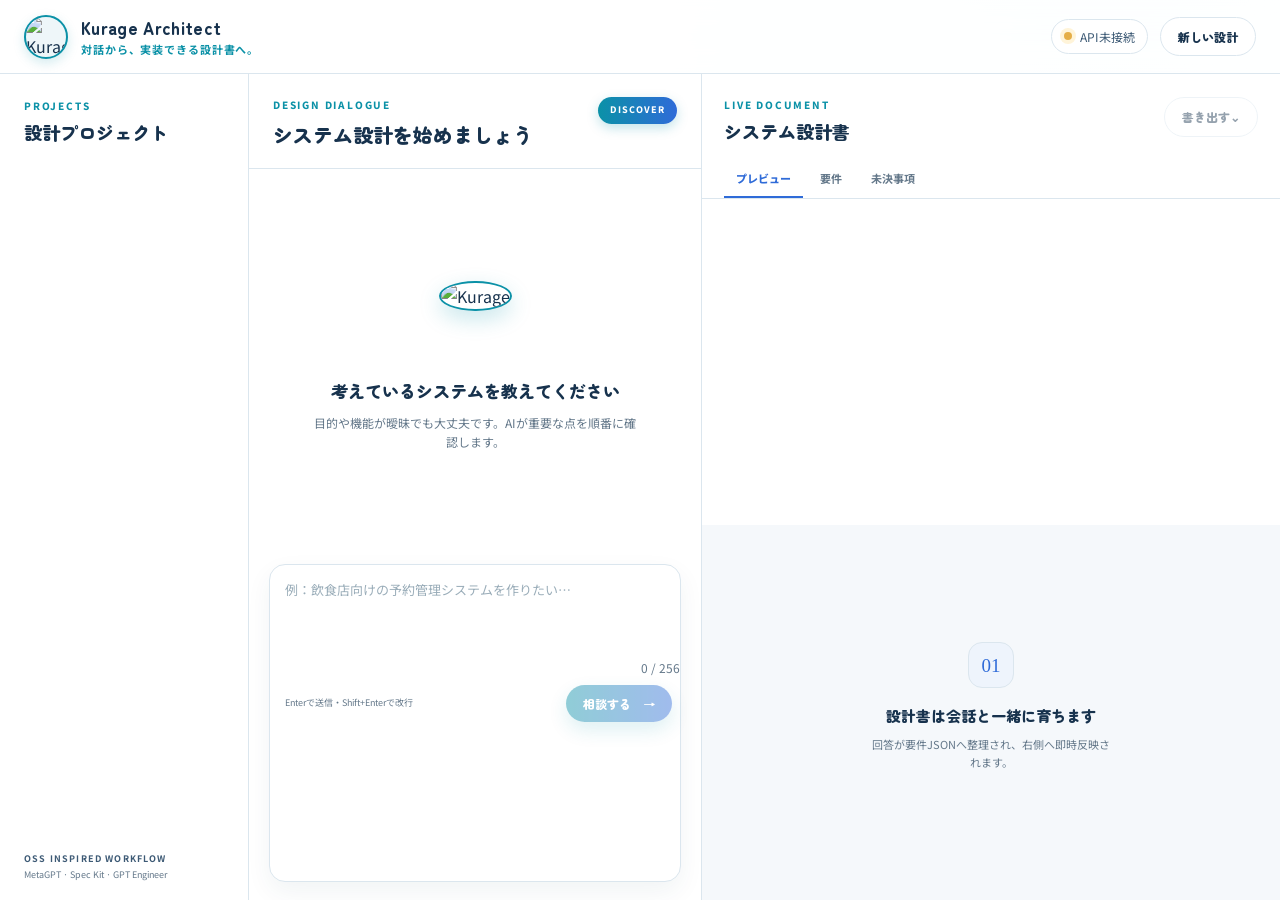
==== static/index.html @ 71878ae5 "feat(admin): 管理者がユーザーを選んで代理操作できるようにする テスターが詰まったときに運営(xb_bittensor)が直接手当てできるようにする。 これまでは代理する手段が無く、DBを" ====
<!doctype html>
<html lang="ja">
<head>
  <meta charset="utf-8">
  <meta name="viewport" content="width=device-width, initial-scale=1">
  <meta name="description" content="Gemmaと相談しながら、要件からシステム設計書を育てるローカルAI設計スタジオ">
  <title>Kurage Architect — 対話から、実装できる設計書へ。</title>
  <link rel="preconnect" href="https://fonts.googleapis.com">
  <link rel="preconnect" href="https://fonts.gstatic.com" crossorigin>
  <link href="https://fonts.googleapis.com/css2?family=Zen+Maru+Gothic:wght@700;900&family=Noto+Sans+JP:wght@400;600;800&display=swap" rel="stylesheet">
  <link rel="stylesheet" href="/static/styles.css">
</head>
<body>
  <div class="shell">
    <header class="topbar">
      <div class="brand">
        <img class="brand-mark" src="images/kurage_avatar_face.webp" alt="Kurage">
        <div>
          <div class="brand-name">Kurage Architect</div>
          <div class="brand-sub">対話から、実装できる設計書へ。</div>
        </div>
      </div>
      <div class="top-actions">
        <span id="modelBadge" class="model-badge"><i></i> Gemmaを確認中</span>
        <span id="authenticatedUser" class="authenticated-user hidden"></span>
        <label id="actAsBox" class="act-as hidden">代理:
          <select id="actAsSelect"><option value="">（自分）</option></select>
        </label>
        <button id="newProjectButton" class="button secondary">新しい設計</button>
        <a id="logoutLink" class="button secondary hidden" href="#">ログアウト</a>
      </div>
    </header>

    <main class="workspace">
      <aside class="projects-panel">
        <div class="panel-heading">
          <div>
            <span class="eyebrow">PROJECTS</span>
            <h2>設計プロジェクト</h2>
          </div>
        </div>
        <div id="projectList" class="project-list"></div>
        <div id="progressCard" class="progress-card hidden">
          <div class="progress-row">
            <span>設計の完成度</span>
            <strong id="progressValue">0%</strong>
          </div>
          <div class="progress-track"><span id="progressBar"></span></div>
          <ol id="stageList" class="stages"></ol>
        </div>
        <div class="oss-note">
          <strong>OSS INSPIRED WORKFLOW</strong>
          <span>MetaGPT · Spec Kit · GPT Engineer</span>
        </div>
      </aside>

      <section class="chat-panel">
        <div class="chat-heading">
          <div>
            <span class="eyebrow">DESIGN DIALOGUE</span>
            <h1 id="projectTitle">システム設計を始めましょう</h1>
          </div>
          <span id="stageBadge" class="stage-badge">DISCOVER</span>
        </div>
        <div id="warning" class="warning hidden"></div>
        <div id="messages" class="messages">
          <div class="empty-chat">
            <div class="empty-orbit"><img src="images/kurage_avatar_face.webp" alt="Kurage"></div>
            <h3>考えているシステムを教えてください</h3>
            <p>目的や機能が曖昧でも大丈夫です。AIが重要な点を順番に確認します。</p>
          </div>
        </div>
        <form id="messageForm" class="composer">
          <textarea id="messageInput" rows="3" maxlength="256" placeholder="例：飲食店向けの予約管理システムを作りたい…" disabled></textarea>
          <div id="charCount" class="char-count">0 / 256</div>
          <div class="composer-foot">
            <span>Enterで送信・Shift+Enterで改行</span>
            <button id="sendButton" class="button primary" type="submit" disabled>
              <span>相談する</span><b aria-hidden="true">→</b>
            </button>
          </div>
        </form>
      </section>

      <section class="document-panel">
        <div class="document-heading">
          <div>
            <span class="eyebrow">LIVE DOCUMENT</span>
            <h2>システム設計書</h2>
          </div>
          <div class="export-menu">
            <button id="exportButton" class="button secondary" disabled>書き出す⌄</button>
            <div id="exportOptions" class="export-options hidden">
              <a id="downloadMarkdown">Markdown</a>
              <a id="downloadJson">要件JSON</a>
              <a id="downloadPdf">PDF</a>
              <a id="downloadMermaid">Mermaid</a>
            </div>
          </div>
        </div>
        <div class="document-tabs" role="tablist">
          <button class="tab active" data-tab="preview">プレビュー</button>
          <button class="tab" data-tab="requirements">要件</button>
          <button class="tab" data-tab="questions">未決事項</button>
        </div>
        <div id="previewTab" class="tab-content active">
          <iframe id="documentFrame" title="システム設計書プレビュー"></iframe>
          <div id="emptyDocument" class="empty-document">
            <span>01</span>
            <h3>設計書は会話と一緒に育ちます</h3>
            <p>回答が要件JSONへ整理され、右側へ即時反映されます。</p>
          </div>
        </div>
        <div id="requirementsTab" class="tab-content">
          <div id="requirementsView" class="requirements-view"></div>
        </div>
        <div id="questionsTab" class="tab-content">
          <div id="questionsView" class="questions-view"></div>
        </div>
      </section>
    </main>
  </div>

  <dialog id="projectDialog">
    <form id="projectForm" method="dialog">
      <div class="dialog-kicker">NEW DESIGN PROJECT</div>
      <h2>何を設計しますか？</h2>
      <p>最初は短い説明で構いません。Gemmaが必要な情報を確認します。</p>
      <label>プロジェクト名
        <input id="newProjectName" required maxlength="100" placeholder="例：店舗予約プラットフォーム">
      </label>
      <label>作りたいシステム
        <textarea id="newProjectIdea" rows="5" maxlength="5000" placeholder="解決したい問題や、思いついている機能を書いてください"></textarea>
      </label>
      <div class="dialog-actions">
        <button type="button" id="cancelDialog" class="button secondary">キャンセル</button>
        <button type="submit" class="button primary">設計を始める →</button>
      </div>
    </form>
  </dialog>

  <dialog id="billingDialog">
    <form method="dialog" onsubmit="return false">
      <div class="dialog-kicker">ADD PROJECT SLOT</div>
      <h2>2個目からは有料です</h2>
      <p>1個目のプロジェクトは無料。2個目以降は<b>1個 = 500円 または 50,000 URLAI</b>（買い切り・Kurageブログの有料記事と同じ決済方式）。現在のクレジット: <b id="billingCredits">-</b></p>
      <div class="bill-methods">
        <div class="bill-method">
          <h3>💳 500円（PayPal）</h3>
          <div id="karPaypalButtons"></div>
          <p class="bill-note">決済完了で自動的にクレジットが追加されます。</p>
        </div>
        <div class="bill-method">
          <h3>🪙 50,000 URLAI</h3>
          <p class="bill-note">Baseチェーンで下記アドレスへ <b>50,000 URLAI</b> を送金し、送金元ウォレットを入力して「支払い確認」を押してください（まとめ送金は50,000ごとにクレジット化）。</p>
          <p class="bill-addr"><code id="billingReceiver">-</code></p>
          <input id="billingWallet" placeholder="送金元ウォレット (0x…)" autocomplete="off">
          <div class="dialog-actions" style="justify-content:flex-start;margin-top:10px">
            <button type="button" id="billingVerifyUrlai" class="button primary">支払い確認</button>
          </div>
        </div>
      </div>
      <div id="billingMsg" class="bill-msg"></div>
      <div class="dialog-actions">
        <button type="button" id="billingClose" class="button secondary">閉じる</button>
      </div>
    </form>
  </dialog>

  <dialog id="exportBillingDialog">
    <form method="dialog" onsubmit="return false">
      <div class="dialog-kicker">EXPORT</div>
      <h2>2回目からの出力は有料です</h2>
      <p>設計書の出力（Markdown / PDF / JSON / Mermaid）は<b>1回目は無料</b>。2回目からは<b>都度 100円 または 10,000 URLAI</b>です。残り出力クレジット: <b id="exportCredits">-</b></p>
      <div class="bill-methods">
        <div class="bill-method">
          <h3>💳 100円（PayPal）</h3>
          <div id="exportPaypalButtons"></div>
          <p class="bill-note">決済完了後、ダウンロードが自動で再開されます。</p>
        </div>
        <div class="bill-method">
          <h3>🪙 10,000 URLAI</h3>
          <p class="bill-note">Baseチェーンで下記アドレスへ <b>10,000 URLAI</b> を送金し、送金元ウォレットを入力して「支払い確認」を押してください（まとめ送金は10,000ごとにクレジット化）。</p>
          <p class="bill-addr"><code id="exportReceiver">-</code></p>
          <input id="exportWallet" placeholder="送金元ウォレット (0x…)" autocomplete="off">
          <div class="dialog-actions" style="justify-content:flex-start;margin-top:10px">
            <button type="button" id="exportVerifyUrlai" class="button primary">支払い確認</button>
          </div>
        </div>
      </div>
      <div id="exportBillingMsg" class="bill-msg"></div>
      <div class="dialog-actions">
        <button type="button" id="exportBillingClose" class="button secondary">閉じる</button>
      </div>
    </form>
  </dialog>

  <script src="/static/app.js" defer></script>
</body>
</html>
---- static/styles.css ----
/* Kurage Architect UI — kfreqai/kfreqaihl/kfxaiと同一のデザイントークン(2026-07-29統一)。
   配色・角丸・影・書体(Zen Maru Gothic見出し+Noto Sans JP本文)・ピル型ボタン・
   シアン→インディゴのグラデーションをKurageダッシュボード群と揃えている。 */
:root {
  --indigo: #2f6bd8;
  --cyan: #0b91a7;
  --glow: #0b91a7;
  --ink: #17324d;
  --ink-soft: #3d5a75;
  --muted: #64788a;
  --border: #dbe6ee;
  --paper: #ffffff;
  --wash: #eef6f9;
  --warning: #9b6514;
  --warning-bg: #fff8e8;
  --up: #16805f;
  --down: #d6453d;
  --shadow: 0 10px 26px rgba(25, 72, 78, .06);
  --grad: linear-gradient(90deg, #0b91a7, #2f6bd8);
}

* { box-sizing: border-box; }
html, body { height: 100%; }
body {
  margin: 0;
  color: var(--ink);
  background:
    radial-gradient(1000px 600px at 85% -5%, rgba(11,145,167,.10), transparent 60%),
    radial-gradient(800px 700px at -5% 45%, rgba(47,107,216,.07), transparent 55%),
    linear-gradient(170deg, #ffffff 0%, #f2f8fa 45%, #eaf5f4 100%);
  background-attachment: fixed;
  font-family: "Noto Sans JP", -apple-system, BlinkMacSystemFont, "Segoe UI", Roboto, sans-serif;
  line-height: 1.65;
}
button, input, textarea { font: inherit; }
button { color: inherit; }
.hidden { display: none !important; }
.disp { font-family: "Zen Maru Gothic", "Noto Sans JP", sans-serif; }

.shell { height: 100%; display: grid; grid-template-rows: 74px 1fr; }
.topbar {
  display: flex; align-items: center; justify-content: space-between;
  padding: 0 24px; border-bottom: 1px solid var(--border); background: rgba(255,255,255,.92);
  backdrop-filter: blur(14px); z-index: 20;
}
.brand { display: flex; align-items: center; gap: 13px; }
.brand-mark {
  width: 44px; height: 44px; border-radius: 50%; object-fit: cover;
  border: 2px solid var(--cyan); background: var(--wash);
  box-shadow: 0 4px 12px rgba(11,145,167,.18);
}
.brand-name { font-size: 17px; font-weight: 900; letter-spacing: .02em;
  font-family: "Zen Maru Gothic", "Noto Sans JP", sans-serif; }
.brand-name em { font-style: normal; color: var(--indigo); }
.brand-sub { margin-top: -2px; color: var(--cyan); font-size: 11px; font-weight: 700; letter-spacing: .08em; }
.top-actions { display:flex; align-items:center; gap:12px; }
.top-actions a { text-decoration:none; }
.authenticated-user { max-width:180px; overflow:hidden; color:var(--ink-soft); font-size:11px; text-overflow:ellipsis; white-space:nowrap; }
.model-badge { display:inline-flex; align-items:center; gap:8px; padding:7px 12px; border:1px solid var(--border); border-radius:999px; color:var(--ink-soft); background:#fff; font-size:12px; }
.model-badge i { width:8px; height:8px; border-radius:50%; background:#e5ae47; box-shadow:0 0 0 4px #fff4d9; }
.model-badge.online i { background:var(--up); box-shadow:0 0 0 4px #e4f8ed; }

.workspace { min-height: 0; display:grid; grid-template-columns: 248px minmax(380px, .9fr) minmax(470px, 1.15fr); gap:1px; background:var(--border); }
.projects-panel, .chat-panel, .document-panel { min-height:0; background:var(--paper); }
.projects-panel { display:flex; flex-direction:column; padding:24px 16px 18px; overflow:auto; }
.panel-heading, .chat-heading, .document-heading { display:flex; align-items:flex-start; justify-content:space-between; gap:12px; }
.panel-heading { padding:0 8px 18px; }
.eyebrow { display:block; color:var(--glow); font-size:10px; font-weight:800; letter-spacing:.18em; text-transform:uppercase; }
h1, h2, h3, p { margin-top:0; }
.panel-heading h2, .document-heading h2 { margin:3px 0 0; font-size:18px; font-weight:900;
  font-family:"Zen Maru Gothic","Noto Sans JP",sans-serif; }
.project-list { display:grid; gap:7px; }
.project-item { width:100%; padding:12px; border:1px solid transparent; border-radius:12px; background:transparent; text-align:left; cursor:pointer; transition:.18s ease; }
.project-item:hover { background:#f2f8fb; border-color:var(--border); }
.project-item.active { border-color:#b9d4ef; background:#eef4fc; box-shadow:inset 3px 0 var(--indigo); }
.project-item strong { display:block; overflow:hidden; color:var(--ink); font-size:13px; text-overflow:ellipsis; white-space:nowrap; }
.project-item span { color:var(--muted); font-size:10px; text-transform:uppercase; letter-spacing:.09em; }
.progress-card { margin-top:22px; padding:15px 13px; border:1px solid var(--border); border-radius:16px; background:linear-gradient(145deg,#ffffff,#f0f8fa); box-shadow:var(--shadow); }
.progress-row { display:flex; justify-content:space-between; font-size:12px; }
.progress-row strong { color:var(--indigo); font-size:15px; font-family:"Zen Maru Gothic","Noto Sans JP",sans-serif; font-weight:900; }
.progress-track { height:6px; margin:9px 0 14px; overflow:hidden; border-radius:9px; background:#dde9ef; }
.progress-track span { display:block; width:0; height:100%; border-radius:inherit; background:var(--grad); transition:width .4s; }
.stages { display:grid; gap:8px; margin:0; padding:0; list-style:none; counter-reset:stage; }
.stages li { display:flex; align-items:center; gap:8px; color:var(--muted); font-size:10px; }
.stages li::before { content:""; width:7px; height:7px; border:1px solid #b3c8d6; border-radius:50%; }
.stages li.done { color:var(--ink-soft); }
.stages li.done::before { border-color:var(--cyan); background:var(--cyan); }
.stages li.current { color:var(--indigo); font-weight:800; }
.stages li.current::before { border:3px solid #c4dcf5; background:var(--indigo); }
.oss-note { margin-top:auto; padding:18px 8px 0; color:var(--muted); font-size:9px; line-height:1.7; }
.oss-note strong, .oss-note span { display:block; }
.oss-note strong { color:var(--ink-soft); letter-spacing:.13em; }

.chat-panel { display:grid; grid-template-rows:auto auto 1fr auto; overflow:hidden; }
.chat-heading { padding:23px 24px 17px; border-bottom:1px solid var(--border); }
.chat-heading h1 { max-width:520px; margin:4px 0 0; overflow:hidden; font-size:20px; font-weight:900; text-overflow:ellipsis; white-space:nowrap; font-family:"Zen Maru Gothic","Noto Sans JP",sans-serif; }
.stage-badge { padding:6px 12px; border:0; border-radius:999px; color:#fff; background:var(--grad); font-size:9px; font-weight:800; letter-spacing:.12em; box-shadow:0 4px 12px rgba(11,145,167,.25); }
.warning { margin:12px 22px 0; padding:10px 12px; border:1px solid #f1d8a5; border-radius:10px; color:var(--warning); background:var(--warning-bg); font-size:11px; }
.messages { min-height:0; padding:22px; overflow-y:auto; scroll-behavior:smooth; }
.empty-chat { max-width:330px; margin:90px auto; text-align:center; }
.empty-chat h3 { margin:20px 0 8px; font-size:17px; font-family:"Zen Maru Gothic","Noto Sans JP",sans-serif; font-weight:900; }
.empty-chat p { color:var(--muted); font-size:12px; }
.empty-orbit { position:relative; width:76px; height:76px; margin:auto; }
.empty-orbit img { width:76px; height:76px; border-radius:50%; border:2px solid var(--cyan); object-fit:cover; box-shadow:0 8px 22px rgba(11,145,167,.22); }
.message { display:flex; gap:10px; margin-bottom:20px; }
.message.user { justify-content:flex-end; }
.message-avatar { flex:0 0 32px; width:32px; height:32px; display:grid; place-items:center; overflow:hidden; border-radius:50%; color:#fff; background:var(--grad); font-size:10px; font-weight:800; }
.message-avatar img { width:100%; height:100%; object-fit:cover; }
.message.user .message-avatar { order:2; color:var(--indigo); background:#e8effb; }
.message-body { max-width:82%; }
.message-label { margin-bottom:4px; color:var(--muted); font-size:9px; letter-spacing:.1em; }
.message.user .message-label { text-align:right; }
.message-bubble { padding:12px 14px; border:1px solid var(--border); border-radius:4px 14px 14px 14px; color:var(--ink); background:#fff; font-size:13px; white-space:pre-wrap; box-shadow:var(--shadow); }
.message.user .message-bubble { border-color:#c3d6f2; border-radius:14px 4px 14px 14px; background:#eef4fc; }
.typing { display:inline-flex; gap:5px; padding:14px 18px; }
.typing i { width:6px; height:6px; border-radius:50%; background:var(--cyan); animation:bounce 1s infinite alternate; }
.typing i:nth-child(2) { animation-delay:.2s; }.typing i:nth-child(3){animation-delay:.4s;}
@keyframes bounce { to { transform:translateY(-5px); opacity:.45; } }
.composer { margin:0 20px 18px; border:1px solid var(--border); border-radius:16px; background:#fff; box-shadow:var(--shadow); }
.composer:focus-within { border-color:var(--cyan); box-shadow:0 0 0 3px rgba(11,145,167,.10),var(--shadow); }
.composer textarea { width:100%; min-height:72px; padding:14px 15px 4px; resize:none; border:0; outline:0; color:var(--ink); background:transparent; font-size:13px; }
.composer textarea::placeholder { color:#9aadb9; }
.composer textarea:disabled { cursor:not-allowed; }
.composer-foot { display:flex; align-items:center; justify-content:space-between; padding:7px 8px 8px 15px; }
.composer-foot > span { color:var(--muted); font-size:9px; }
.button { border:0; border-radius:999px; padding:9px 17px; font-size:12px; font-weight:800; cursor:pointer; transition:.16s ease; font-family:"Zen Maru Gothic","Noto Sans JP",sans-serif; }
.button:disabled { opacity:.45; cursor:not-allowed; }
.button.primary { display:inline-flex; align-items:center; gap:12px; color:#fff; background:var(--grad); box-shadow:0 8px 20px rgba(11,145,167,.30); }
.button.primary:hover:not(:disabled) { transform:translateY(-1px); box-shadow:0 10px 24px rgba(11,145,167,.36); }
.button.secondary { border:1px solid var(--border); color:var(--ink); background:#fff; }
.button.secondary:hover:not(:disabled) { border-color:var(--glow); transform:translateY(-1px); }

.document-panel { display:grid; grid-template-rows:auto auto 1fr; overflow:hidden; }
.document-heading { padding:23px 22px 14px; }
.export-menu { position:relative; }
.export-options { position:absolute; top:42px; right:0; z-index:30; width:150px; padding:6px; border:1px solid var(--border); border-radius:12px; background:#fff; box-shadow:var(--shadow); }
.export-options a { display:block; padding:8px 10px; border-radius:7px; color:var(--ink-soft); font-size:11px; text-decoration:none; cursor:pointer; }
.export-options a:hover { color:var(--indigo); background:#eef4fc; }
.document-tabs { display:flex; gap:5px; padding:0 22px; border-bottom:1px solid var(--border); }
.tab { padding:9px 12px; border:0; border-bottom:2px solid transparent; color:var(--muted); background:transparent; font-size:11px; cursor:pointer; font-weight:700; }
.tab.active { border-bottom-color:var(--indigo); color:var(--indigo); font-weight:800; }
.tab-content { position:relative; min-height:0; display:none; overflow:auto; background:#f5f8fb; }
.tab-content.active { display:block; }
#previewTab.active { display:grid; }
#documentFrame { width:100%; height:100%; border:0; background:#fff; }
.empty-document { align-self:center; max-width:300px; margin:auto; padding:30px; text-align:center; }
.empty-document span { display:inline-grid; width:46px; height:46px; place-items:center; border:1px solid var(--border); border-radius:14px; color:var(--indigo); background:#eef4fc; font-family:Georgia,serif; font-size:19px; }
.empty-document h3 { margin:16px 0 6px; font-size:15px; font-family:"Zen Maru Gothic","Noto Sans JP",sans-serif; font-weight:900; }
.empty-document p { color:var(--muted); font-size:11px; }
.requirements-view, .questions-view { display:grid; gap:12px; padding:20px; }
.req-section { padding:16px; border:1px solid var(--border); border-radius:16px; background:#fff; box-shadow:var(--shadow); }
.req-section h3 { margin:0 0 10px; color:var(--glow); font-size:12px; font-weight:800; letter-spacing:.06em; }
.tag-list { display:flex; flex-wrap:wrap; gap:6px; }
.tag { padding:4px 9px; border:1px solid var(--border); border-radius:999px; color:var(--ink-soft); background:#f2f8fb; font-size:10px; }
.requirement-row { padding:10px 0; border-top:1px solid #edf3f7; font-size:11px; }
.requirement-row:first-of-type { border-top:0; }
.requirement-row strong { display:block; margin-bottom:3px; }
.priority { display:inline-block; margin-right:6px; color:var(--indigo); font-size:9px; font-weight:800; }
.question-card { padding:15px; border:1px solid #eadcb7; border-radius:12px; background:#fffdf7; }
.question-card.blocking { border-color:#efb8ac; background:#fff8f5; }
.question-card span { color:var(--muted); font-size:9px; text-transform:uppercase; letter-spacing:.08em; }
.question-card p { margin:6px 0 0; font-size:12px; }

dialog { width:min(560px,calc(100% - 32px)); padding:0; border:1px solid var(--border); border-radius:22px; color:var(--ink); background:#fff; box-shadow:0 30px 80px rgba(24,69,88,.22); }
dialog::backdrop { background:rgba(23,50,77,.28); backdrop-filter:blur(5px); }
dialog form { padding:30px; }
.dialog-kicker { color:var(--glow); font-size:10px; font-weight:800; letter-spacing:.17em; text-transform:uppercase; }
dialog h2 { margin:6px 0; font-size:25px; font-family:"Zen Maru Gothic","Noto Sans JP",sans-serif; font-weight:900; }
dialog p { color:var(--muted); font-size:12px; }
dialog label { display:grid; gap:6px; margin-top:17px; color:var(--ink-soft); font-size:11px; font-weight:700; }
dialog input, dialog textarea { width:100%; padding:11px 12px; border:1px solid var(--border); border-radius:10px; outline:0; color:var(--ink); background:#fbfdfe; font-size:13px; }
dialog input:focus, dialog textarea:focus { border-color:var(--cyan); box-shadow:0 0 0 3px rgba(11,145,167,.10); }
.dialog-actions { display:flex; justify-content:flex-end; gap:10px; margin-top:24px; }

/* 課金ダイアログ(1個目無料・2個目以降 500円 or 50,000 URLAI) */
.bill-methods { display:grid; grid-template-columns:1fr 1fr; gap:14px; margin-top:18px; }
@media (max-width:640px) { .bill-methods { grid-template-columns:1fr; } }
.bill-method { padding:14px; border:1px solid var(--border); border-radius:14px; background:#fbfdfe; }
.bill-method h3 { margin:0 0 10px; font-size:13px; font-family:"Zen Maru Gothic","Noto Sans JP",sans-serif; font-weight:900; }
.bill-note { color:var(--muted); font-size:11px; line-height:1.7; }
.bill-addr code { display:block; padding:5px 7px; border-radius:7px; background:#eef4f7; font-size:10px; word-break:break-all; }
.bill-method input { width:100%; padding:9px 11px; border:1px solid var(--border); border-radius:9px; font-size:12px; outline:0; }
.bill-method input:focus { border-color:var(--cyan); box-shadow:0 0 0 3px rgba(11,145,167,.10); }
.bill-msg { margin-top:12px; font-size:12px; font-weight:700; min-height:18px; }

@media (max-width: 1180px) {
  .workspace { grid-template-columns:210px minmax(360px,1fr) minmax(400px,1fr); }
}
@media (max-width: 920px) {
  .workspace { grid-template-columns:190px 1fr; }
  .document-panel { position:fixed; inset:74px 0 0 190px; z-index:15; transform:translateX(100%); transition:transform .25s; }
  .document-panel.mobile-open { transform:translateX(0); }
}
@media (max-width: 680px) {
  .shell { grid-template-rows:64px 1fr; }
  .topbar { padding:0 14px; }
  .brand-sub, .model-badge { display:none; }
  .workspace { grid-template-columns:1fr; }
  .projects-panel { display:none; }
  .document-panel { inset:64px 0 0 0; }
  .chat-heading { padding:17px 16px 13px; }
  .messages { padding:16px; }
  .composer { margin:0 12px 12px; }
  .message-body { max-width:90%; }
}


.char-count {
  margin-top: 4px;
  font-size: 12px;
  color: var(--muted);
  text-align: right;
}
.char-count.over {
  color: #d6453d;
  font-weight: 700;
}


.act-as { font-size: 12px; color: var(--muted); display: inline-flex; align-items: center; gap: 6px; }
.act-as select { font-size: 12px; padding: 4px 8px; border-radius: 999px; border: 1px solid var(--border); }
/* 代理操作中は他人のデータを触っていることが一目で分かるようにする */
body.acting-as .topbar { box-shadow: inset 0 -3px 0 #d6453d; }
body.acting-as .act-as { color: #d6453d; font-weight: 700; }
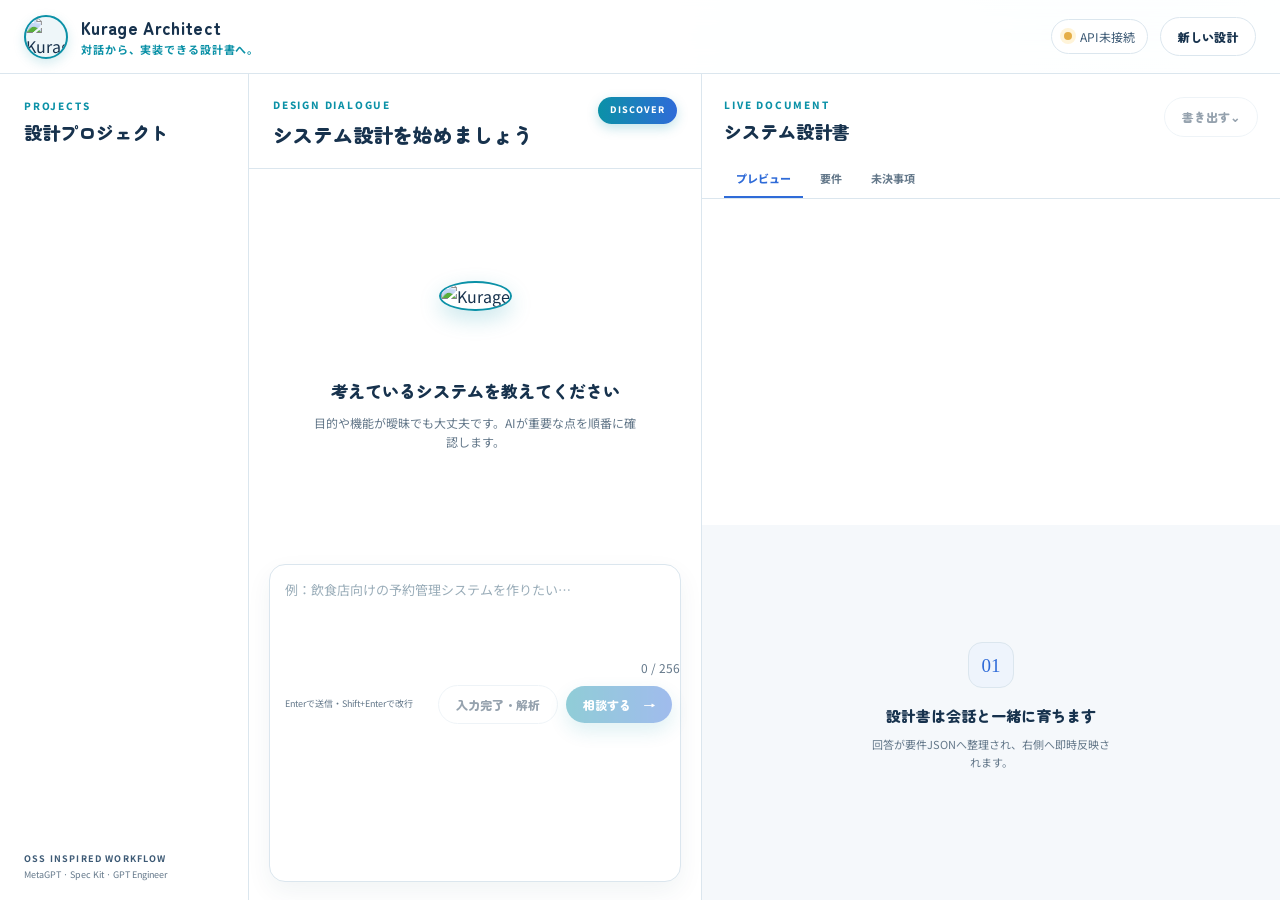
==== commit 93a6af96: "Skip unnecessary architect LLM calls" ====
--- a/static/index.html
+++ b/static/index.html
@@ -47,6 +47,11 @@
           </div>
           <div class="progress-track"><span id="progressBar"></span></div>
           <ol id="stageList" class="stages"></ol>
+          <div id="nextAction" class="next-action hidden">
+            <div class="next-action-title">完成度の内訳</div>
+            <ul id="checklist" class="checklist"></ul>
+            <div id="nextActionBody"></div>
+          </div>
         </div>
         <div class="oss-note">
           <strong>OSS INSPIRED WORKFLOW</strong>
@@ -75,9 +80,12 @@
           <div id="charCount" class="char-count">0 / 256</div>
           <div class="composer-foot">
             <span>Enterで送信・Shift+Enterで改行</span>
-            <button id="sendButton" class="button primary" type="submit" disabled>
-              <span>相談する</span><b aria-hidden="true">→</b>
-            </button>
+            <div class="composer-actions">
+              <button id="completeInputButton" class="button secondary" type="button" disabled>入力完了・解析</button>
+              <button id="sendButton" class="button primary" type="submit" disabled>
+                <span>相談する</span><b aria-hidden="true">→</b>
+              </button>
+            </div>
           </div>
         </form>
       </section>
@@ -132,6 +140,14 @@
       <label>作りたいシステム
         <textarea id="newProjectIdea" rows="5" maxlength="5000" placeholder="解決したい問題や、思いついている機能を書いてください"></textarea>
       </label>
+      <p class="input-caution"><b>入力前にご確認ください。</b>
+        生成された設計書は<b>オープンソースと同じ扱い</b>とし、当社も自由に改変・再配布します。
+        お客様が独占的に権利を主張できるものではありません。
+        <b>公開されては困る事業情報や、秘匿したい独自のアイデアは入力しないでください。</b>
+        秘密保持が必要な場合は
+        <a href="https://kurage.exbridge.jp/terms.html#nda" target="_blank" rel="noopener">秘密保持オプション（有償）</a>
+        として承ります。
+        （<a href="https://kurage.exbridge.jp/terms.html" target="_blank" rel="noopener">利用規約</a>）</p>
       <div class="dialog-actions">
         <button type="button" id="cancelDialog" class="button secondary">キャンセル</button>
         <button type="submit" class="button primary">設計を始める →</button>
--- a/static/styles.css
+++ b/static/styles.css
@@ -95,7 +95,10 @@
 .chat-heading { padding:23px 24px 17px; border-bottom:1px solid var(--border); }
 .chat-heading h1 { max-width:520px; margin:4px 0 0; overflow:hidden; font-size:20px; font-weight:900; text-overflow:ellipsis; white-space:nowrap; font-family:"Zen Maru Gothic","Noto Sans JP",sans-serif; }
 .stage-badge { padding:6px 12px; border:0; border-radius:999px; color:#fff; background:var(--grad); font-size:9px; font-weight:800; letter-spacing:.12em; box-shadow:0 4px 12px rgba(11,145,167,.25); }
-.warning { margin:12px 22px 0; padding:10px 12px; border:1px solid #f1d8a5; border-radius:10px; color:var(--warning); background:var(--warning-bg); font-size:11px; }
+.warning { display:grid; gap:4px; max-height:150px; margin:12px 22px 0; padding:10px 12px; overflow-y:auto; border:1px solid #f1d8a5; border-radius:10px; color:var(--warning); background:var(--warning-bg); font-size:11px; }
+.warning strong { margin-top:4px; font-size:11px; }
+.warning span { line-height:1.55; }
+.composer-actions { display:flex; align-items:center; gap:8px; }
 .messages { min-height:0; padding:22px; overflow-y:auto; scroll-behavior:smooth; }
 .empty-chat { max-width:330px; margin:90px auto; text-align:center; }
 .empty-chat h3 { margin:20px 0 8px; font-size:17px; font-family:"Zen Maru Gothic","Noto Sans JP",sans-serif; font-weight:900; }
@@ -222,3 +225,36 @@
 /* 代理操作中は他人のデータを触っていることが一目で分かるようにする */
 body.acting-as .topbar { box-shadow: inset 0 -3px 0 #d6453d; }
 body.acting-as .act-as { color: #d6453d; font-weight: 700; }
+
+
+.next-action { margin-top: 12px; padding-top: 10px; border-top: 1px solid var(--border); }
+.next-action-title { font-size: 10px; letter-spacing: .09em; text-transform: uppercase; color: var(--muted); margin-bottom: 6px; }
+.checklist { list-style: none; margin: 0 0 8px; padding: 0; }
+.check { display: flex; align-items: center; gap: 6px; font-size: 11px; padding: 2px 0; }
+.check .mark { width: 12px; text-align: center; font-weight: 700; }
+.check.done { color: var(--muted); }
+.check.done .mark { color: var(--cyan); }
+.check.todo { color: var(--ink-soft); cursor: pointer; font-weight: 700; }
+.check.todo .mark { color: #d6453d; }
+.check.todo:hover { color: var(--cyan); }
+
+.next-chip {
+  display: inline-block; margin: 0 4px 4px 0; padding: 5px 10px;
+  font-size: 11px; border-radius: 999px; cursor: pointer;
+  border: 1px solid var(--border); background: var(--paper); color: var(--ink-soft);
+}
+.next-chip:hover { border-color: var(--cyan); color: var(--cyan); }
+.next-chip.primary { border-color: var(--cyan); color: #fff; background: linear-gradient(135deg, var(--cyan), var(--indigo)); }
+.next-done { font-size: 11px; color: var(--cyan); font-weight: 700; }
+
+/* 入力前の注意。生成物をOSS扱いにするため、秘匿情報を入れさせない。 */
+.input-caution {
+  background: var(--warning-bg);
+  border: 1px solid #f1d8a5;
+  color: var(--warning);
+  border-radius: 10px;
+  padding: 12px 14px;
+  font-size: 12.5px;
+  line-height: 1.85;
+  margin: 4px 0 0;
+}
